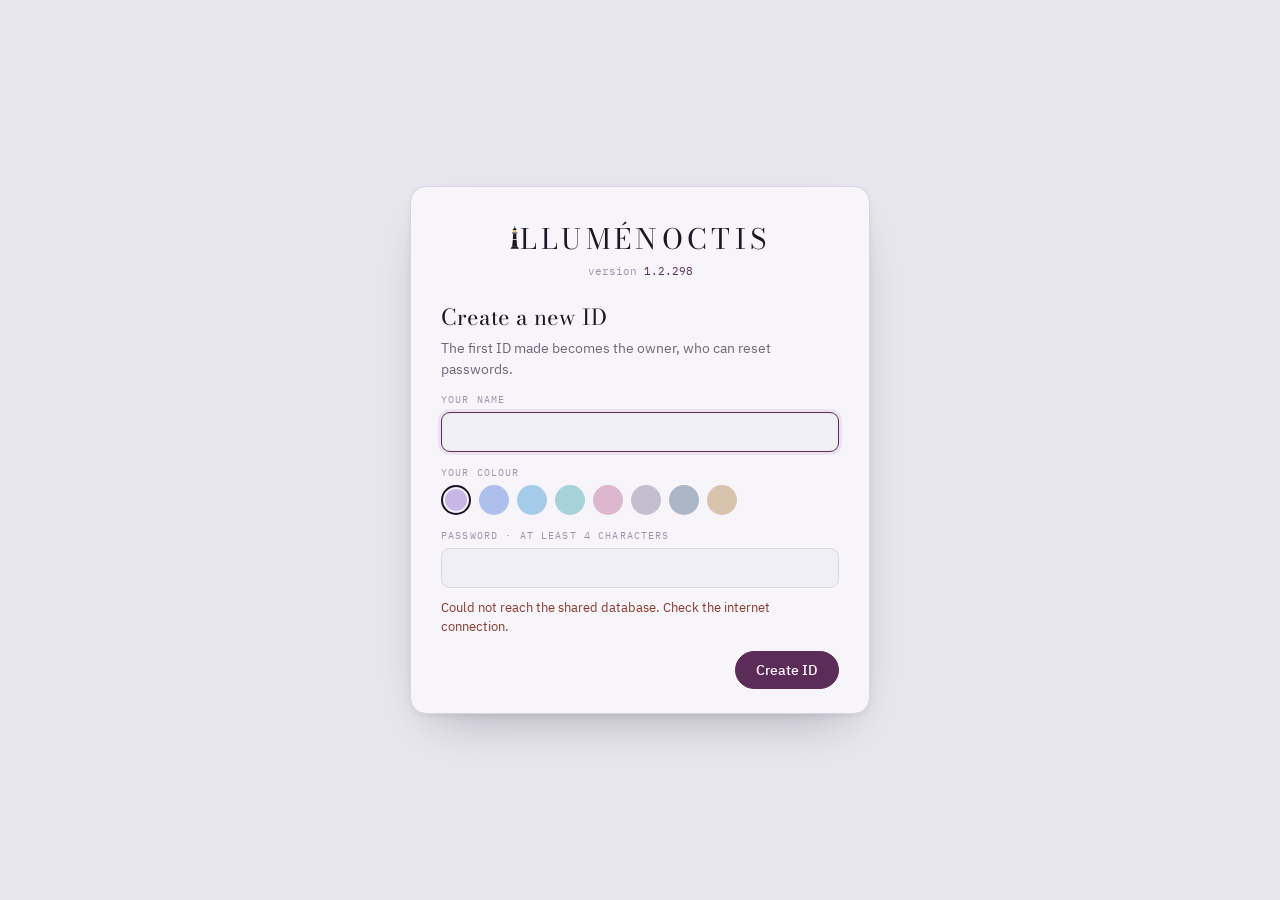
==== index.html @ f70c9543 "1.2.298: show each slideshow photo once Co-Authored-By: Claude Opus 5.5 <noreply@anthropic.com> Clau" ====
<!doctype html>
<html lang="en">
<head>
<meta charset="utf-8">
<meta name="viewport" content="width=device-width,initial-scale=1,viewport-fit=cover">
<meta http-equiv="Content-Security-Policy" content="default-src 'self'; img-src 'self' https: data:; connect-src 'self' https://pcfsewcxzhsdutkvbcgq.supabase.co wss://pcfsewcxzhsdutkvbcgq.supabase.co; style-src 'self' 'unsafe-inline'; script-src 'self'; font-src 'self' data:">
<title>ILLUMÉNOCTIS</title>
<script src="dash/boot.js?v=1.2.298"></script>
<link rel="stylesheet" href="gate.css?v=1.2.298">
<link rel="manifest" href="manifest.webmanifest?v=1.2.298"><meta name="theme-color" content="#5A2C57"><meta name="apple-mobile-web-app-capable" content="yes"><meta name="mobile-web-app-capable" content="yes"><meta name="apple-mobile-web-app-status-bar-style" content="black-translucent"><meta name="apple-mobile-web-app-title" content="ILLUMÉNOCTIS"><link rel="apple-touch-icon" href="icons/apple-180.png"><link rel="icon" type="image/png" href="icons/icon-192.png">
</head>
<body>
<div id="illuboot" aria-hidden="true"><b>ILLUMÉNOCTIS</b><i></i></div>
<main class="gate">
  <div class="card">
    <h1 class="wm"><svg class="lh" viewBox="0 0 40 100" aria-hidden="true"><circle cx="20" cy="3.2" r="2.3"/><path d="M20 5.4 29.6 17H10.4Z"/><rect class="lamp" x="12.6" y="17" width="14.8" height="11"/><rect x="8.4" y="28" width="23.2" height="3.5"/><path d="M13.4 31.5C12.6 50 11.2 71 9 88h22c-2.2-17-3.6-38-4.4-56.5Z"/><rect class="band" x="9.8" y="56" width="20.4" height="3.2"/><path d="M6.6 88h26.8l2.6 7.6H4Z"/><rect x="1.6" y="95.6" width="36.8" height="4.4"/></svg>LLUMÉNOCTIS</h1>
    <p class="ver">version <b id="ver"></b></p>
    <div id="box"><p class="lead" id="wait">Opening…</p></div>
  </div>
</main>
<script src="vendor/supabase.js?v=1.2.298"></script>
<script src="config.js?v=1.2.298"></script>
<script src="web-illu.js?v=1.2.298"></script>
<script src="illu-net.js?v=1.2.298"></script>
<script src="illu-cache.js?v=1.2.298"></script>
<script src="gate.js?v=1.2.298"></script>
</body>
</html>
---- gate.css ----
@font-face{font-family:"Bodoni Moda";font-weight:400;src:url(fonts/bodoni-moda-latin-400-normal.woff2) format("woff2")}
@font-face{font-family:"IBM Plex Sans";font-weight:400;src:url(fonts/ibm-plex-sans-latin-400-normal.woff2) format("woff2")}
@font-face{font-family:"IBM Plex Sans";font-weight:500;src:url(fonts/ibm-plex-sans-latin-500-normal.woff2) format("woff2")}
@font-face{font-family:"IBM Plex Sans";font-weight:600;src:url(fonts/ibm-plex-sans-latin-600-normal.woff2) format("woff2")}
@font-face{font-family:"IBM Plex Mono";font-weight:400;src:url(fonts/ibm-plex-mono-latin-400-normal.woff2) format("woff2")}
:root{--paper:#E8E6EE;--surf:#F7F5FA;--surf2:#F1EFF6;--ink:#1B1724;--ink2:#494154;--mut:#6D6579;--faint:#9C93A9;--line:#D9D3E2;
--acc:#5A2C57;--on-acc:#FBF8FC;--wash:#EDE3EE;--gold:#E3BE72;--bad:#8A3A2C;
--sans:"IBM Plex Sans",-apple-system,"Segoe UI","Malgun Gothic","Apple SD Gothic Neo",sans-serif;--mono:"IBM Plex Mono",Consolas,monospace;--disp:"Bodoni Moda",Didot,serif}
html[data-theme="sepia"]{--paper:#E0D6C3;--surf:#F0EBDF;--surf2:#E9E2D3;--line:#D3C8B4;--ink:#2B251B;--ink2:#4A4233;--mut:#655B4A;--faint:#82786A;--wash:#EBE0D6}
html[data-theme="dim"]{--paper:#26222E;--surf:#2E2937;--surf2:#353040;--ink:#EEE9F3;--ink2:#D3CBDB;--mut:#AA9FB6;--faint:#82798E;--line:#463F52;--acc:#C9A3C4;--on-acc:#26222E;--wash:#3A3244;--bad:#FF8A7A}
*{box-sizing:border-box}
html,body{height:100%;margin:0}
body{background:var(--paper);color:var(--ink);font:15px/1.5 var(--sans);-webkit-font-smoothing:antialiased}
.gate{min-height:100%;display:grid;place-items:center;padding:24px}
.card{width:min(460px,100%);background:var(--surf);border:1px solid var(--line);border-radius:16px;padding:30px 30px 24px;box-shadow:0 2px 5px rgba(27,23,36,.06),0 22px 50px -24px rgba(27,23,36,.35)}
.wm{margin:0;font:400 28px var(--disp);letter-spacing:.155em;text-transform:uppercase;display:flex;align-items:baseline;justify-content:center;color:var(--ink)}
.lh{height:.84em;width:.336em;fill:currentColor;margin-right:.03em}
.lh .lamp{fill:var(--gold)} .lh .band{fill:var(--surf)}
.ver{margin:4px 0 22px;text-align:center;font:10.5px var(--mono);color:var(--faint)} .ver b{color:var(--acc);font-weight:400}
h2{margin:0 0 4px;font:400 22px var(--disp);color:var(--ink)}
.lead{margin:0 0 14px;color:var(--mut);font-size:13.5px}
.fl{display:block;margin:14px 0 6px;font:500 9.5px var(--mono);letter-spacing:.12em;text-transform:uppercase;color:var(--faint)}
input{width:100%;padding:10px 12px;border:1px solid var(--line);border-radius:9px;background:var(--surf2);color:var(--ink);font:14px var(--sans)}
input:focus{outline:none;border-color:var(--acc);box-shadow:0 0 0 3px var(--wash)}
.people{display:flex;flex-wrap:wrap;gap:6px}
.people button{display:inline-flex;align-items:center;gap:8px;padding:7px 13px;border:1px solid var(--line);border-radius:20px;background:var(--surf2);color:var(--ink);font:14px var(--sans);cursor:pointer}
.people button i{width:12px;height:12px;border-radius:50%}
.people button[aria-pressed="true"]{border-color:var(--acc);box-shadow:0 0 0 3px var(--wash)}
.sw{display:flex;flex-wrap:wrap;gap:8px}
.sw button{width:30px;height:30px;border-radius:50%;border:2px solid transparent;cursor:pointer;padding:0}
.sw button[aria-pressed="true"]{border-color:var(--ink);box-shadow:0 0 0 2px var(--surf) inset}
.sw button:disabled{opacity:.25;cursor:not-allowed}
.err{min-height:20px;margin:10px 0 0;color:var(--bad);font-size:13px}
.acts{display:flex;align-items:center;justify-content:space-between;gap:10px;margin-top:14px}
.btn{border:1px solid var(--line);background:var(--surf);color:var(--ink);border-radius:20px;padding:9px 20px;font:500 14px var(--sans);cursor:pointer}
.btn.pri{background:var(--acc);border-color:var(--acc);color:var(--on-acc)}
.btn:disabled{opacity:.55;cursor:default}
.lnk{border:0;background:none;color:var(--acc);font:13.5px var(--sans);cursor:pointer;padding:0}

/* 1.2.141 (user, 12 Nov 2026: "I saw the old version while loading"): a signed-in start goes straight through this page -
   it shows the same start-up screen as the app (no card in between); the card shows only to sign in or after an error */
#illuboot{position:fixed;left:0;top:0;width:100vw;height:100vh;height:100dvh;z-index:50;display:flex;flex-direction:column;align-items:center;justify-content:center;gap:22px;background:#F6F3F8}
#illuboot b{font:600 22px/1 Inter,system-ui,-apple-system,sans-serif;letter-spacing:.32em;color:#211C26;padding-left:.32em}
#illuboot i{display:block;width:140px;height:3px;border-radius:2px;background:#E7DDE8;overflow:hidden;position:relative}
#illuboot i::after{content:"";position:absolute;inset:0;width:40%;border-radius:2px;background:#5A2C57;animation:illubar 1.1s ease-in-out infinite}
@keyframes illubar{0%{transform:translateX(-100%)}100%{transform:translateX(250%)}}
html[data-theme="dim"] #illuboot{background:#26222E}html[data-theme="dim"] #illuboot b{color:#EEE9F3}html[data-theme="dim"] #illuboot i{background:#463E51}html[data-theme="dim"] #illuboot i::after{background:#CDA3CA}
html[data-theme="sepia"] #illuboot{background:#E9DFCE}html[data-theme="sepia"] #illuboot b{color:#2B2117}html[data-theme="sepia"] #illuboot i{background:#D6C8B1}
@media (prefers-reduced-motion:reduce){#illuboot i::after{animation:none;width:100%}}
html:not(.gform) .gate{visibility:hidden}
html.gform #illuboot{display:none}
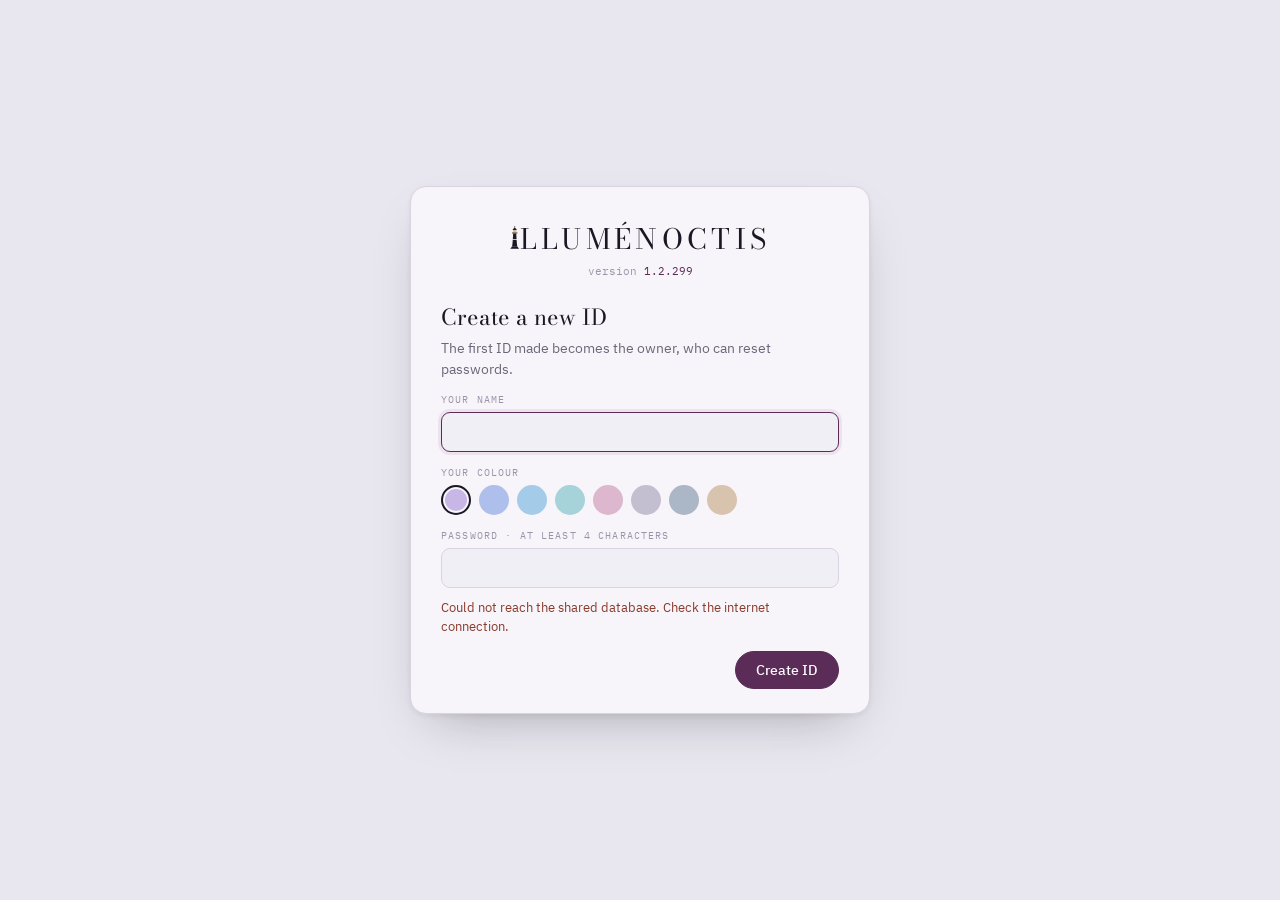
==== commit 9619162c: "1.2.299: keep running on close, start with Windows, vote count on the taskbar icon Co-Authored-By: C" ====
--- a/index.html
+++ b/index.html
@@ -5,9 +5,9 @@
 <meta name="viewport" content="width=device-width,initial-scale=1,viewport-fit=cover">
 <meta http-equiv="Content-Security-Policy" content="default-src 'self'; img-src 'self' https: data:; connect-src 'self' https://pcfsewcxzhsdutkvbcgq.supabase.co wss://pcfsewcxzhsdutkvbcgq.supabase.co; style-src 'self' 'unsafe-inline'; script-src 'self'; font-src 'self' data:">
 <title>ILLUMÉNOCTIS</title>
-<script src="dash/boot.js?v=1.2.298"></script>
-<link rel="stylesheet" href="gate.css?v=1.2.298">
-<link rel="manifest" href="manifest.webmanifest?v=1.2.298"><meta name="theme-color" content="#5A2C57"><meta name="apple-mobile-web-app-capable" content="yes"><meta name="mobile-web-app-capable" content="yes"><meta name="apple-mobile-web-app-status-bar-style" content="black-translucent"><meta name="apple-mobile-web-app-title" content="ILLUMÉNOCTIS"><link rel="apple-touch-icon" href="icons/apple-180.png"><link rel="icon" type="image/png" href="icons/icon-192.png">
+<script src="dash/boot.js?v=1.2.299"></script>
+<link rel="stylesheet" href="gate.css?v=1.2.299">
+<link rel="manifest" href="manifest.webmanifest?v=1.2.299"><meta name="theme-color" content="#5A2C57"><meta name="apple-mobile-web-app-capable" content="yes"><meta name="mobile-web-app-capable" content="yes"><meta name="apple-mobile-web-app-status-bar-style" content="black-translucent"><meta name="apple-mobile-web-app-title" content="ILLUMÉNOCTIS"><link rel="apple-touch-icon" href="icons/apple-180.png"><link rel="icon" type="image/png" href="icons/icon-192.png">
 </head>
 <body>
 <div id="illuboot" aria-hidden="true"><b>ILLUMÉNOCTIS</b><i></i></div>
@@ -18,11 +18,11 @@
     <div id="box"><p class="lead" id="wait">Opening…</p></div>
   </div>
 </main>
-<script src="vendor/supabase.js?v=1.2.298"></script>
-<script src="config.js?v=1.2.298"></script>
-<script src="web-illu.js?v=1.2.298"></script>
-<script src="illu-net.js?v=1.2.298"></script>
-<script src="illu-cache.js?v=1.2.298"></script>
-<script src="gate.js?v=1.2.298"></script>
+<script src="vendor/supabase.js?v=1.2.299"></script>
+<script src="config.js?v=1.2.299"></script>
+<script src="web-illu.js?v=1.2.299"></script>
+<script src="illu-net.js?v=1.2.299"></script>
+<script src="illu-cache.js?v=1.2.299"></script>
+<script src="gate.js?v=1.2.299"></script>
 </body>
 </html>
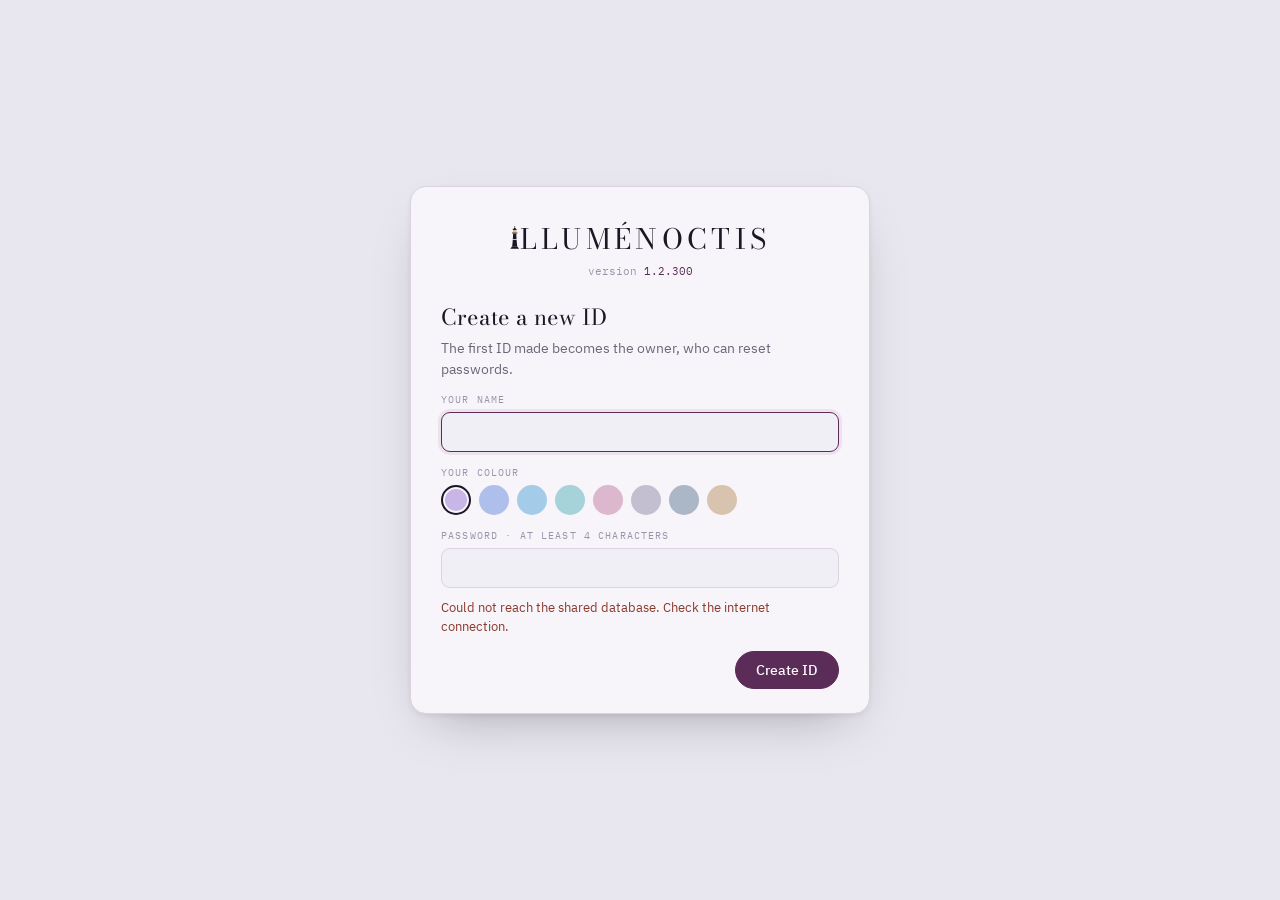
==== commit b6e4b190: "1.2.300: slideshow photos show at once, repeat check in the background Co-Authored-By: Claude Opus 5" ====
--- a/index.html
+++ b/index.html
@@ -5,9 +5,9 @@
 <meta name="viewport" content="width=device-width,initial-scale=1,viewport-fit=cover">
 <meta http-equiv="Content-Security-Policy" content="default-src 'self'; img-src 'self' https: data:; connect-src 'self' https://pcfsewcxzhsdutkvbcgq.supabase.co wss://pcfsewcxzhsdutkvbcgq.supabase.co; style-src 'self' 'unsafe-inline'; script-src 'self'; font-src 'self' data:">
 <title>ILLUMÉNOCTIS</title>
-<script src="dash/boot.js?v=1.2.299"></script>
-<link rel="stylesheet" href="gate.css?v=1.2.299">
-<link rel="manifest" href="manifest.webmanifest?v=1.2.299"><meta name="theme-color" content="#5A2C57"><meta name="apple-mobile-web-app-capable" content="yes"><meta name="mobile-web-app-capable" content="yes"><meta name="apple-mobile-web-app-status-bar-style" content="black-translucent"><meta name="apple-mobile-web-app-title" content="ILLUMÉNOCTIS"><link rel="apple-touch-icon" href="icons/apple-180.png"><link rel="icon" type="image/png" href="icons/icon-192.png">
+<script src="dash/boot.js?v=1.2.300"></script>
+<link rel="stylesheet" href="gate.css?v=1.2.300">
+<link rel="manifest" href="manifest.webmanifest?v=1.2.300"><meta name="theme-color" content="#5A2C57"><meta name="apple-mobile-web-app-capable" content="yes"><meta name="mobile-web-app-capable" content="yes"><meta name="apple-mobile-web-app-status-bar-style" content="black-translucent"><meta name="apple-mobile-web-app-title" content="ILLUMÉNOCTIS"><link rel="apple-touch-icon" href="icons/apple-180.png"><link rel="icon" type="image/png" href="icons/icon-192.png">
 </head>
 <body>
 <div id="illuboot" aria-hidden="true"><b>ILLUMÉNOCTIS</b><i></i></div>
@@ -18,11 +18,11 @@
     <div id="box"><p class="lead" id="wait">Opening…</p></div>
   </div>
 </main>
-<script src="vendor/supabase.js?v=1.2.299"></script>
-<script src="config.js?v=1.2.299"></script>
-<script src="web-illu.js?v=1.2.299"></script>
-<script src="illu-net.js?v=1.2.299"></script>
-<script src="illu-cache.js?v=1.2.299"></script>
-<script src="gate.js?v=1.2.299"></script>
+<script src="vendor/supabase.js?v=1.2.300"></script>
+<script src="config.js?v=1.2.300"></script>
+<script src="web-illu.js?v=1.2.300"></script>
+<script src="illu-net.js?v=1.2.300"></script>
+<script src="illu-cache.js?v=1.2.300"></script>
+<script src="gate.js?v=1.2.300"></script>
 </body>
 </html>
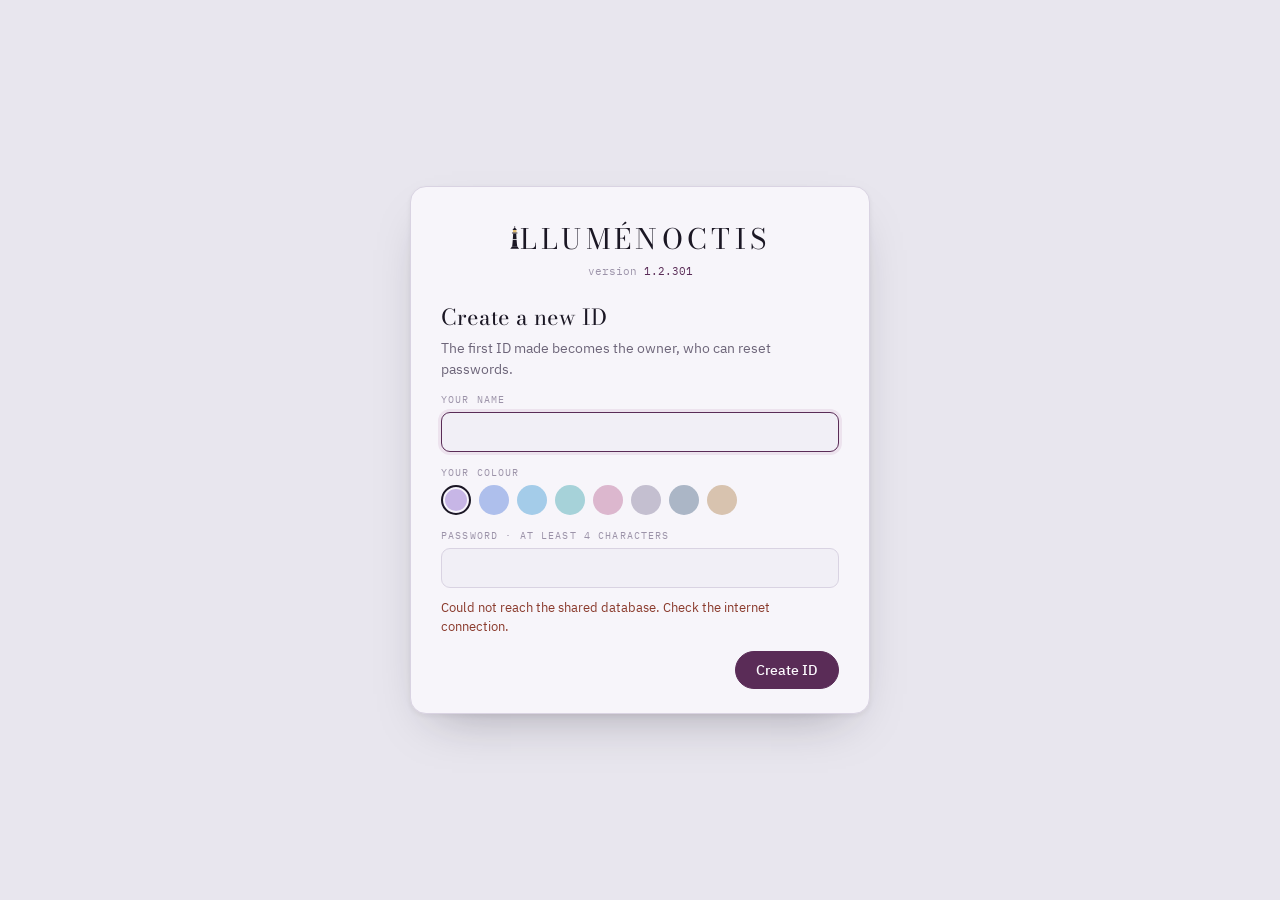
==== commit 58028df1: "1.2.301: side panel open/close, card-only zoom on Team Vote boards Co-Authored-By: Claude Opus 5.5 <" ====
--- a/index.html
+++ b/index.html
@@ -5,9 +5,9 @@
 <meta name="viewport" content="width=device-width,initial-scale=1,viewport-fit=cover">
 <meta http-equiv="Content-Security-Policy" content="default-src 'self'; img-src 'self' https: data:; connect-src 'self' https://pcfsewcxzhsdutkvbcgq.supabase.co wss://pcfsewcxzhsdutkvbcgq.supabase.co; style-src 'self' 'unsafe-inline'; script-src 'self'; font-src 'self' data:">
 <title>ILLUMÉNOCTIS</title>
-<script src="dash/boot.js?v=1.2.300"></script>
-<link rel="stylesheet" href="gate.css?v=1.2.300">
-<link rel="manifest" href="manifest.webmanifest?v=1.2.300"><meta name="theme-color" content="#5A2C57"><meta name="apple-mobile-web-app-capable" content="yes"><meta name="mobile-web-app-capable" content="yes"><meta name="apple-mobile-web-app-status-bar-style" content="black-translucent"><meta name="apple-mobile-web-app-title" content="ILLUMÉNOCTIS"><link rel="apple-touch-icon" href="icons/apple-180.png"><link rel="icon" type="image/png" href="icons/icon-192.png">
+<script src="dash/boot.js?v=1.2.301"></script>
+<link rel="stylesheet" href="gate.css?v=1.2.301">
+<link rel="manifest" href="manifest.webmanifest?v=1.2.301"><meta name="theme-color" content="#5A2C57"><meta name="apple-mobile-web-app-capable" content="yes"><meta name="mobile-web-app-capable" content="yes"><meta name="apple-mobile-web-app-status-bar-style" content="black-translucent"><meta name="apple-mobile-web-app-title" content="ILLUMÉNOCTIS"><link rel="apple-touch-icon" href="icons/apple-180.png"><link rel="icon" type="image/png" href="icons/icon-192.png">
 </head>
 <body>
 <div id="illuboot" aria-hidden="true"><b>ILLUMÉNOCTIS</b><i></i></div>
@@ -18,11 +18,11 @@
     <div id="box"><p class="lead" id="wait">Opening…</p></div>
   </div>
 </main>
-<script src="vendor/supabase.js?v=1.2.300"></script>
-<script src="config.js?v=1.2.300"></script>
-<script src="web-illu.js?v=1.2.300"></script>
-<script src="illu-net.js?v=1.2.300"></script>
-<script src="illu-cache.js?v=1.2.300"></script>
-<script src="gate.js?v=1.2.300"></script>
+<script src="vendor/supabase.js?v=1.2.301"></script>
+<script src="config.js?v=1.2.301"></script>
+<script src="web-illu.js?v=1.2.301"></script>
+<script src="illu-net.js?v=1.2.301"></script>
+<script src="illu-cache.js?v=1.2.301"></script>
+<script src="gate.js?v=1.2.301"></script>
 </body>
 </html>
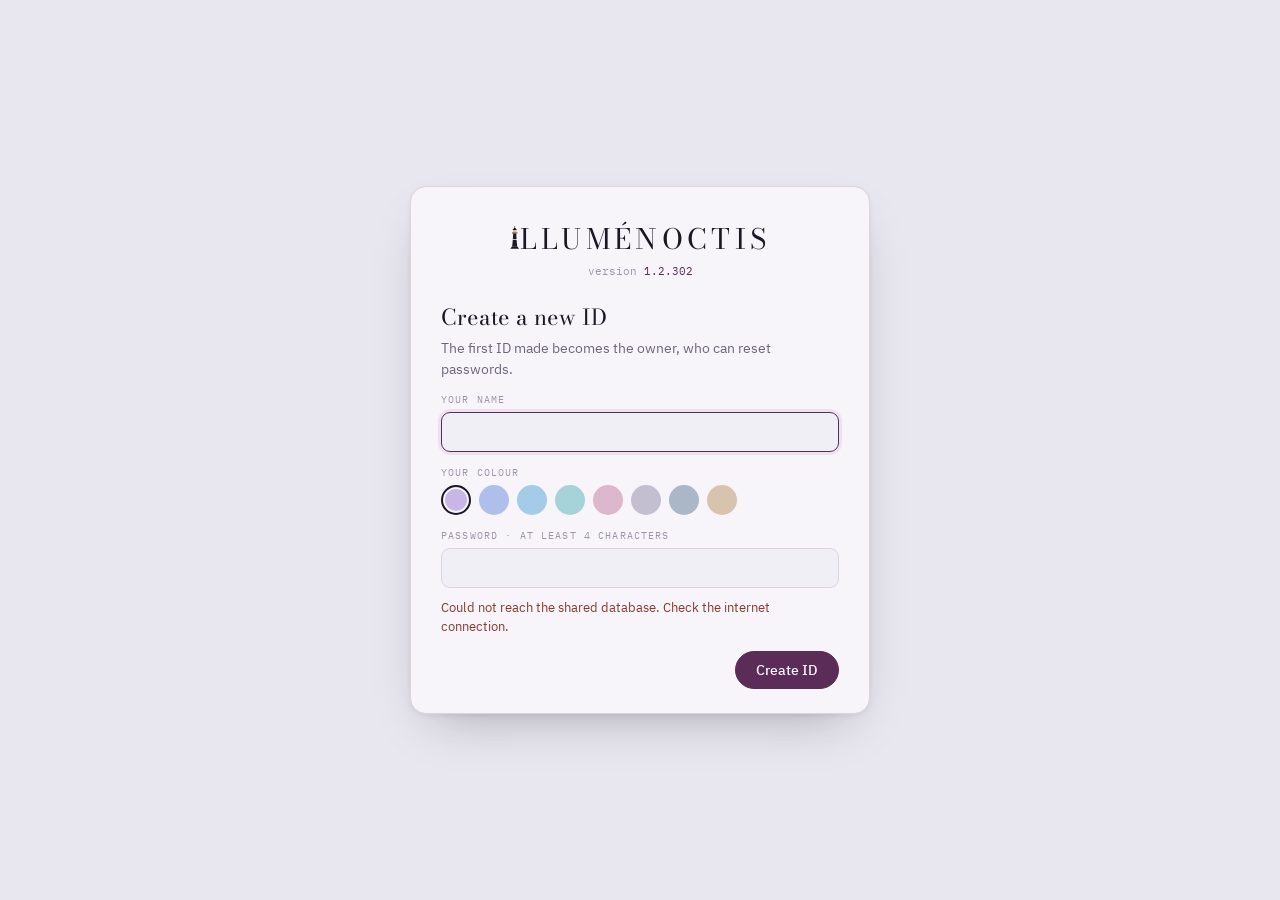
==== commit 28c04ec9: "1.2.302: Comp tab keeps its scroll when a photo is put in a slot Co-Authored-By: Claude Opus 5.5 <no" ====
--- a/index.html
+++ b/index.html
@@ -5,9 +5,9 @@
 <meta name="viewport" content="width=device-width,initial-scale=1,viewport-fit=cover">
 <meta http-equiv="Content-Security-Policy" content="default-src 'self'; img-src 'self' https: data:; connect-src 'self' https://pcfsewcxzhsdutkvbcgq.supabase.co wss://pcfsewcxzhsdutkvbcgq.supabase.co; style-src 'self' 'unsafe-inline'; script-src 'self'; font-src 'self' data:">
 <title>ILLUMÉNOCTIS</title>
-<script src="dash/boot.js?v=1.2.301"></script>
-<link rel="stylesheet" href="gate.css?v=1.2.301">
-<link rel="manifest" href="manifest.webmanifest?v=1.2.301"><meta name="theme-color" content="#5A2C57"><meta name="apple-mobile-web-app-capable" content="yes"><meta name="mobile-web-app-capable" content="yes"><meta name="apple-mobile-web-app-status-bar-style" content="black-translucent"><meta name="apple-mobile-web-app-title" content="ILLUMÉNOCTIS"><link rel="apple-touch-icon" href="icons/apple-180.png"><link rel="icon" type="image/png" href="icons/icon-192.png">
+<script src="dash/boot.js?v=1.2.302"></script>
+<link rel="stylesheet" href="gate.css?v=1.2.302">
+<link rel="manifest" href="manifest.webmanifest?v=1.2.302"><meta name="theme-color" content="#5A2C57"><meta name="apple-mobile-web-app-capable" content="yes"><meta name="mobile-web-app-capable" content="yes"><meta name="apple-mobile-web-app-status-bar-style" content="black-translucent"><meta name="apple-mobile-web-app-title" content="ILLUMÉNOCTIS"><link rel="apple-touch-icon" href="icons/apple-180.png"><link rel="icon" type="image/png" href="icons/icon-192.png">
 </head>
 <body>
 <div id="illuboot" aria-hidden="true"><b>ILLUMÉNOCTIS</b><i></i></div>
@@ -18,11 +18,11 @@
     <div id="box"><p class="lead" id="wait">Opening…</p></div>
   </div>
 </main>
-<script src="vendor/supabase.js?v=1.2.301"></script>
-<script src="config.js?v=1.2.301"></script>
-<script src="web-illu.js?v=1.2.301"></script>
-<script src="illu-net.js?v=1.2.301"></script>
-<script src="illu-cache.js?v=1.2.301"></script>
-<script src="gate.js?v=1.2.301"></script>
+<script src="vendor/supabase.js?v=1.2.302"></script>
+<script src="config.js?v=1.2.302"></script>
+<script src="web-illu.js?v=1.2.302"></script>
+<script src="illu-net.js?v=1.2.302"></script>
+<script src="illu-cache.js?v=1.2.302"></script>
+<script src="gate.js?v=1.2.302"></script>
 </body>
 </html>
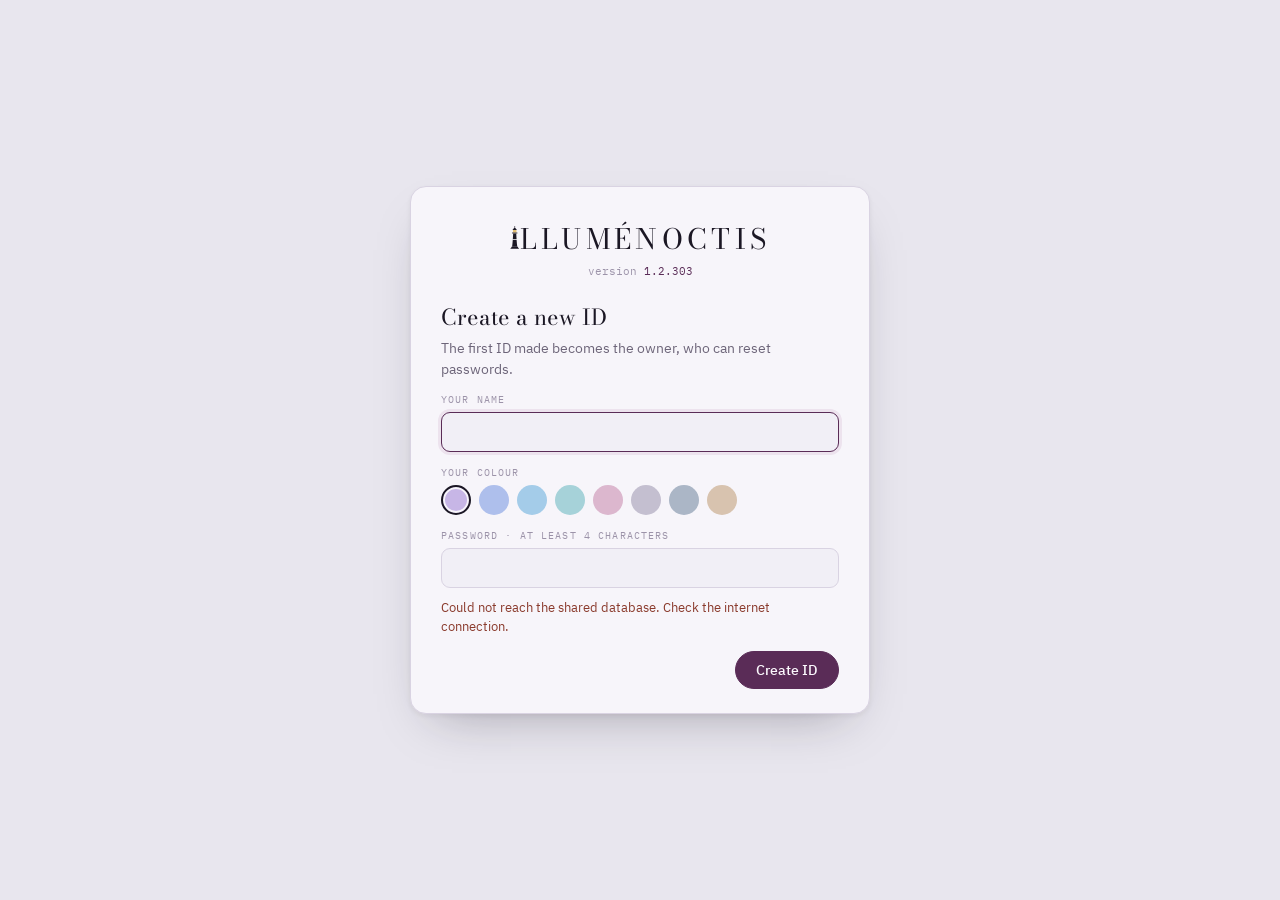
==== commit e6887237: "1.2.303: agency form link fixed + auto Dropbox link, 150 MB videos, video link box, comp PDF kept in" ====
--- a/index.html
+++ b/index.html
@@ -5,9 +5,9 @@
 <meta name="viewport" content="width=device-width,initial-scale=1,viewport-fit=cover">
 <meta http-equiv="Content-Security-Policy" content="default-src 'self'; img-src 'self' https: data:; connect-src 'self' https://pcfsewcxzhsdutkvbcgq.supabase.co wss://pcfsewcxzhsdutkvbcgq.supabase.co; style-src 'self' 'unsafe-inline'; script-src 'self'; font-src 'self' data:">
 <title>ILLUMÉNOCTIS</title>
-<script src="dash/boot.js?v=1.2.302"></script>
-<link rel="stylesheet" href="gate.css?v=1.2.302">
-<link rel="manifest" href="manifest.webmanifest?v=1.2.302"><meta name="theme-color" content="#5A2C57"><meta name="apple-mobile-web-app-capable" content="yes"><meta name="mobile-web-app-capable" content="yes"><meta name="apple-mobile-web-app-status-bar-style" content="black-translucent"><meta name="apple-mobile-web-app-title" content="ILLUMÉNOCTIS"><link rel="apple-touch-icon" href="icons/apple-180.png"><link rel="icon" type="image/png" href="icons/icon-192.png">
+<script src="dash/boot.js?v=1.2.303"></script>
+<link rel="stylesheet" href="gate.css?v=1.2.303">
+<link rel="manifest" href="manifest.webmanifest?v=1.2.303"><meta name="theme-color" content="#5A2C57"><meta name="apple-mobile-web-app-capable" content="yes"><meta name="mobile-web-app-capable" content="yes"><meta name="apple-mobile-web-app-status-bar-style" content="black-translucent"><meta name="apple-mobile-web-app-title" content="ILLUMÉNOCTIS"><link rel="apple-touch-icon" href="icons/apple-180.png"><link rel="icon" type="image/png" href="icons/icon-192.png">
 </head>
 <body>
 <div id="illuboot" aria-hidden="true"><b>ILLUMÉNOCTIS</b><i></i></div>
@@ -18,11 +18,11 @@
     <div id="box"><p class="lead" id="wait">Opening…</p></div>
   </div>
 </main>
-<script src="vendor/supabase.js?v=1.2.302"></script>
-<script src="config.js?v=1.2.302"></script>
-<script src="web-illu.js?v=1.2.302"></script>
-<script src="illu-net.js?v=1.2.302"></script>
-<script src="illu-cache.js?v=1.2.302"></script>
-<script src="gate.js?v=1.2.302"></script>
+<script src="vendor/supabase.js?v=1.2.303"></script>
+<script src="config.js?v=1.2.303"></script>
+<script src="web-illu.js?v=1.2.303"></script>
+<script src="illu-net.js?v=1.2.303"></script>
+<script src="illu-cache.js?v=1.2.303"></script>
+<script src="gate.js?v=1.2.303"></script>
 </body>
 </html>
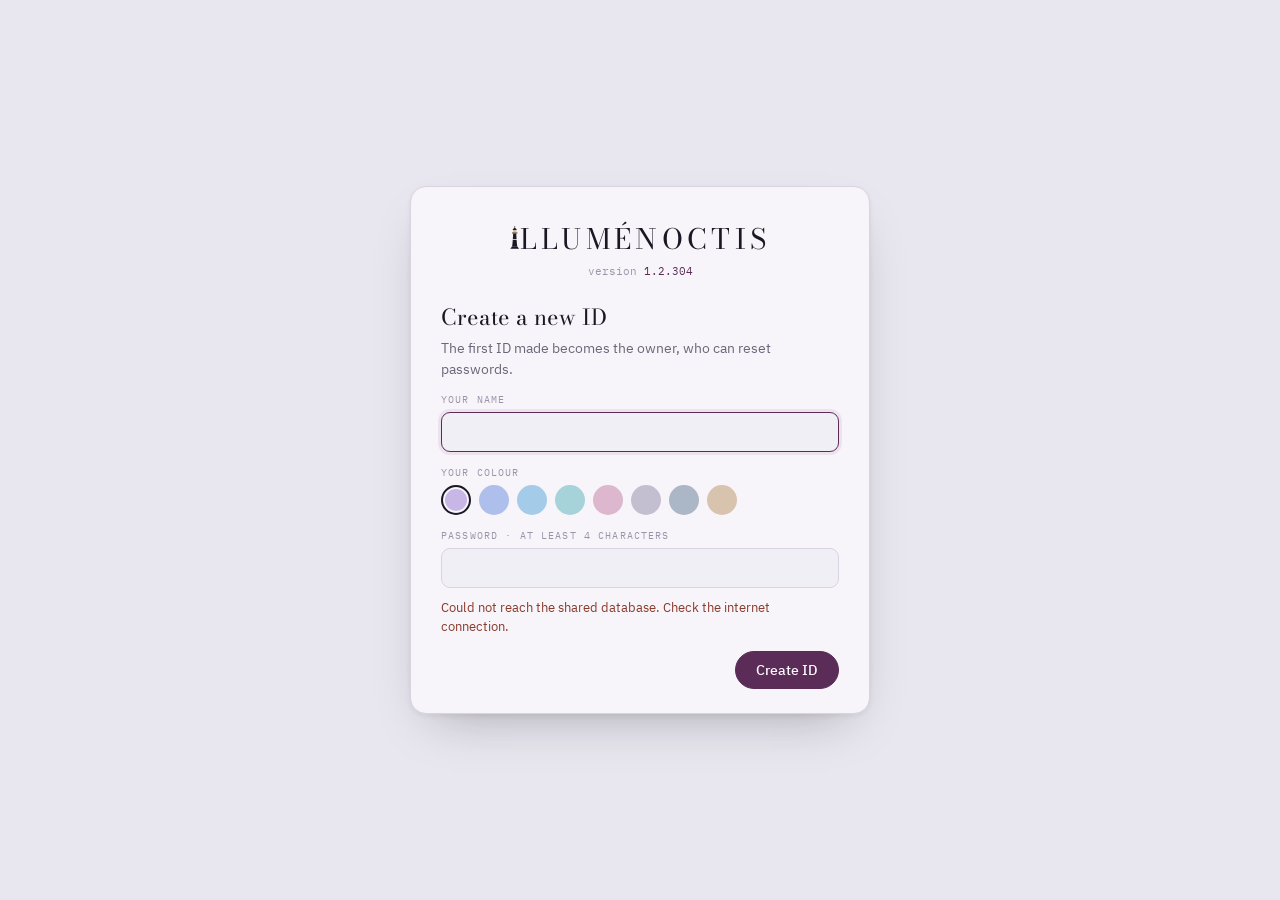
==== commit b6f9dbd2: "1.2.304: everyone's Hiworks email updates on every board; erased models' files erased everywhere; of" ====
--- a/index.html
+++ b/index.html
@@ -5,9 +5,9 @@
 <meta name="viewport" content="width=device-width,initial-scale=1,viewport-fit=cover">
 <meta http-equiv="Content-Security-Policy" content="default-src 'self'; img-src 'self' https: data:; connect-src 'self' https://pcfsewcxzhsdutkvbcgq.supabase.co wss://pcfsewcxzhsdutkvbcgq.supabase.co; style-src 'self' 'unsafe-inline'; script-src 'self'; font-src 'self' data:">
 <title>ILLUMÉNOCTIS</title>
-<script src="dash/boot.js?v=1.2.303"></script>
-<link rel="stylesheet" href="gate.css?v=1.2.303">
-<link rel="manifest" href="manifest.webmanifest?v=1.2.303"><meta name="theme-color" content="#5A2C57"><meta name="apple-mobile-web-app-capable" content="yes"><meta name="mobile-web-app-capable" content="yes"><meta name="apple-mobile-web-app-status-bar-style" content="black-translucent"><meta name="apple-mobile-web-app-title" content="ILLUMÉNOCTIS"><link rel="apple-touch-icon" href="icons/apple-180.png"><link rel="icon" type="image/png" href="icons/icon-192.png">
+<script src="dash/boot.js?v=1.2.304"></script>
+<link rel="stylesheet" href="gate.css?v=1.2.304">
+<link rel="manifest" href="manifest.webmanifest?v=1.2.304"><meta name="theme-color" content="#5A2C57"><meta name="apple-mobile-web-app-capable" content="yes"><meta name="mobile-web-app-capable" content="yes"><meta name="apple-mobile-web-app-status-bar-style" content="black-translucent"><meta name="apple-mobile-web-app-title" content="ILLUMÉNOCTIS"><link rel="apple-touch-icon" href="icons/apple-180.png"><link rel="icon" type="image/png" href="icons/icon-192.png">
 </head>
 <body>
 <div id="illuboot" aria-hidden="true"><b>ILLUMÉNOCTIS</b><i></i></div>
@@ -18,11 +18,11 @@
     <div id="box"><p class="lead" id="wait">Opening…</p></div>
   </div>
 </main>
-<script src="vendor/supabase.js?v=1.2.303"></script>
-<script src="config.js?v=1.2.303"></script>
-<script src="web-illu.js?v=1.2.303"></script>
-<script src="illu-net.js?v=1.2.303"></script>
-<script src="illu-cache.js?v=1.2.303"></script>
-<script src="gate.js?v=1.2.303"></script>
+<script src="vendor/supabase.js?v=1.2.304"></script>
+<script src="config.js?v=1.2.304"></script>
+<script src="web-illu.js?v=1.2.304"></script>
+<script src="illu-net.js?v=1.2.304"></script>
+<script src="illu-cache.js?v=1.2.304"></script>
+<script src="gate.js?v=1.2.304"></script>
 </body>
 </html>
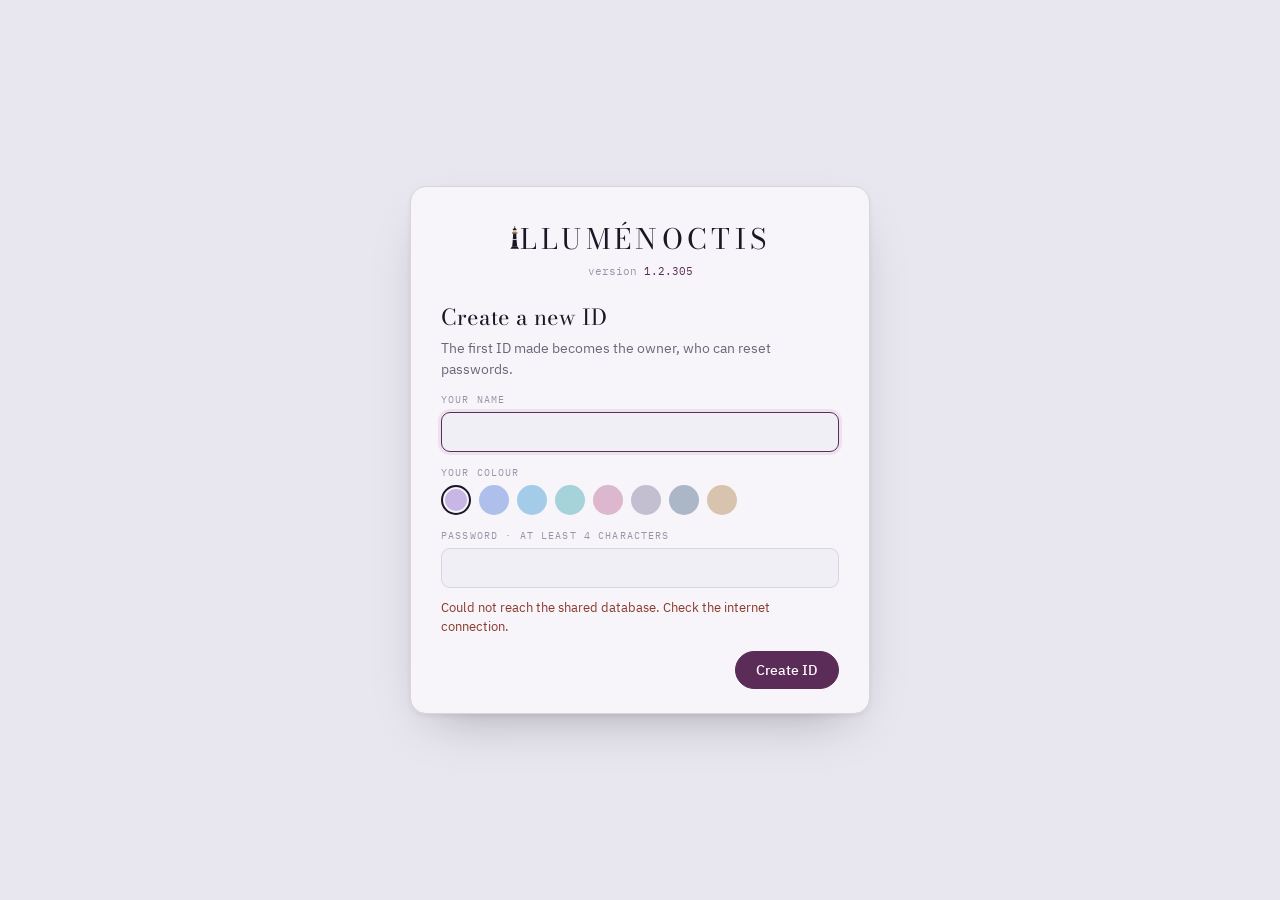
==== commit 07eaa7d8: "1.2.305: smoother - vote clocks only for cards on screen, bundled redraws, fewer background checks C" ====
--- a/index.html
+++ b/index.html
@@ -5,9 +5,9 @@
 <meta name="viewport" content="width=device-width,initial-scale=1,viewport-fit=cover">
 <meta http-equiv="Content-Security-Policy" content="default-src 'self'; img-src 'self' https: data:; connect-src 'self' https://pcfsewcxzhsdutkvbcgq.supabase.co wss://pcfsewcxzhsdutkvbcgq.supabase.co; style-src 'self' 'unsafe-inline'; script-src 'self'; font-src 'self' data:">
 <title>ILLUMÉNOCTIS</title>
-<script src="dash/boot.js?v=1.2.304"></script>
-<link rel="stylesheet" href="gate.css?v=1.2.304">
-<link rel="manifest" href="manifest.webmanifest?v=1.2.304"><meta name="theme-color" content="#5A2C57"><meta name="apple-mobile-web-app-capable" content="yes"><meta name="mobile-web-app-capable" content="yes"><meta name="apple-mobile-web-app-status-bar-style" content="black-translucent"><meta name="apple-mobile-web-app-title" content="ILLUMÉNOCTIS"><link rel="apple-touch-icon" href="icons/apple-180.png"><link rel="icon" type="image/png" href="icons/icon-192.png">
+<script src="dash/boot.js?v=1.2.305"></script>
+<link rel="stylesheet" href="gate.css?v=1.2.305">
+<link rel="manifest" href="manifest.webmanifest?v=1.2.305"><meta name="theme-color" content="#5A2C57"><meta name="apple-mobile-web-app-capable" content="yes"><meta name="mobile-web-app-capable" content="yes"><meta name="apple-mobile-web-app-status-bar-style" content="black-translucent"><meta name="apple-mobile-web-app-title" content="ILLUMÉNOCTIS"><link rel="apple-touch-icon" href="icons/apple-180.png"><link rel="icon" type="image/png" href="icons/icon-192.png">
 </head>
 <body>
 <div id="illuboot" aria-hidden="true"><b>ILLUMÉNOCTIS</b><i></i></div>
@@ -18,11 +18,11 @@
     <div id="box"><p class="lead" id="wait">Opening…</p></div>
   </div>
 </main>
-<script src="vendor/supabase.js?v=1.2.304"></script>
-<script src="config.js?v=1.2.304"></script>
-<script src="web-illu.js?v=1.2.304"></script>
-<script src="illu-net.js?v=1.2.304"></script>
-<script src="illu-cache.js?v=1.2.304"></script>
-<script src="gate.js?v=1.2.304"></script>
+<script src="vendor/supabase.js?v=1.2.305"></script>
+<script src="config.js?v=1.2.305"></script>
+<script src="web-illu.js?v=1.2.305"></script>
+<script src="illu-net.js?v=1.2.305"></script>
+<script src="illu-cache.js?v=1.2.305"></script>
+<script src="gate.js?v=1.2.305"></script>
 </body>
 </html>
